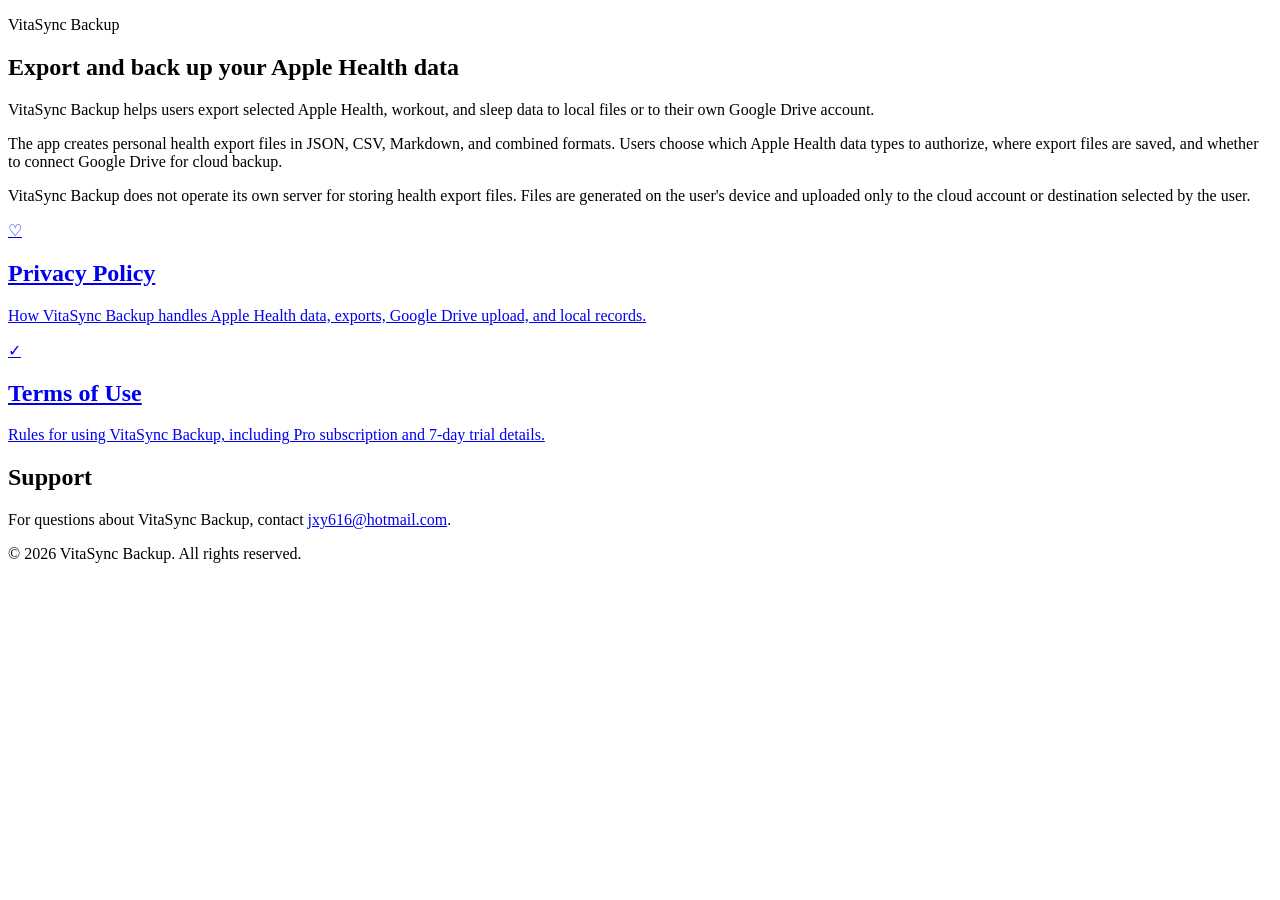
==== index.html @ c17ac5a5 "Add VitaSync Backup homepage" ====
<!doctype html>
<html lang="en">
<head>
  <meta charset="utf-8">
  <meta name="viewport" content="width=device-width, initial-scale=1">
  <meta name="description" content="VitaSync Backup helps users export selected Apple Health, workout, and sleep data to local files or their own Google Drive account.">
  <title>VitaSync Backup</title>
  <link rel="stylesheet" href="styles.css">
</head>
<body>
  <main class="page">
    <section class="hero">
      <p class="eyebrow">VitaSync Backup</p>
      <h1>Export and back up your Apple Health data</h1>
      <p class="lede">
        VitaSync Backup helps users export selected Apple Health, workout, and sleep data
        to local files or to their own Google Drive account.
      </p>
      <p>
        The app creates personal health export files in JSON, CSV, Markdown, and combined
        formats. Users choose which Apple Health data types to authorize, where export files
        are saved, and whether to connect Google Drive for cloud backup.
      </p>
      <p>
        VitaSync Backup does not operate its own server for storing health export files.
        Files are generated on the user's device and uploaded only to the cloud account or
        destination selected by the user.
      </p>
    </section>

    <section class="card-grid" aria-label="VitaSync Backup information">
      <a class="card" href="privacy.html">
        <span class="icon">♡</span>
        <h2>Privacy Policy</h2>
        <p>How VitaSync Backup handles Apple Health data, exports, Google Drive upload, and local records.</p>
      </a>

      <a class="card" href="terms.html">
        <span class="icon">✓</span>
        <h2>Terms of Use</h2>
        <p>Rules for using VitaSync Backup, including Pro subscription and 7-day trial details.</p>
      </a>
    </section>

    <section class="card" aria-label="Support">
      <h2>Support</h2>
      <p>
        For questions about VitaSync Backup, contact
        <a href="mailto:jxy616@hotmail.com">jxy616@hotmail.com</a>.
      </p>
    </section>

    <footer>
      <p>© 2026 VitaSync Backup. All rights reserved.</p>
    </footer>
  </main>
</body>
</html>
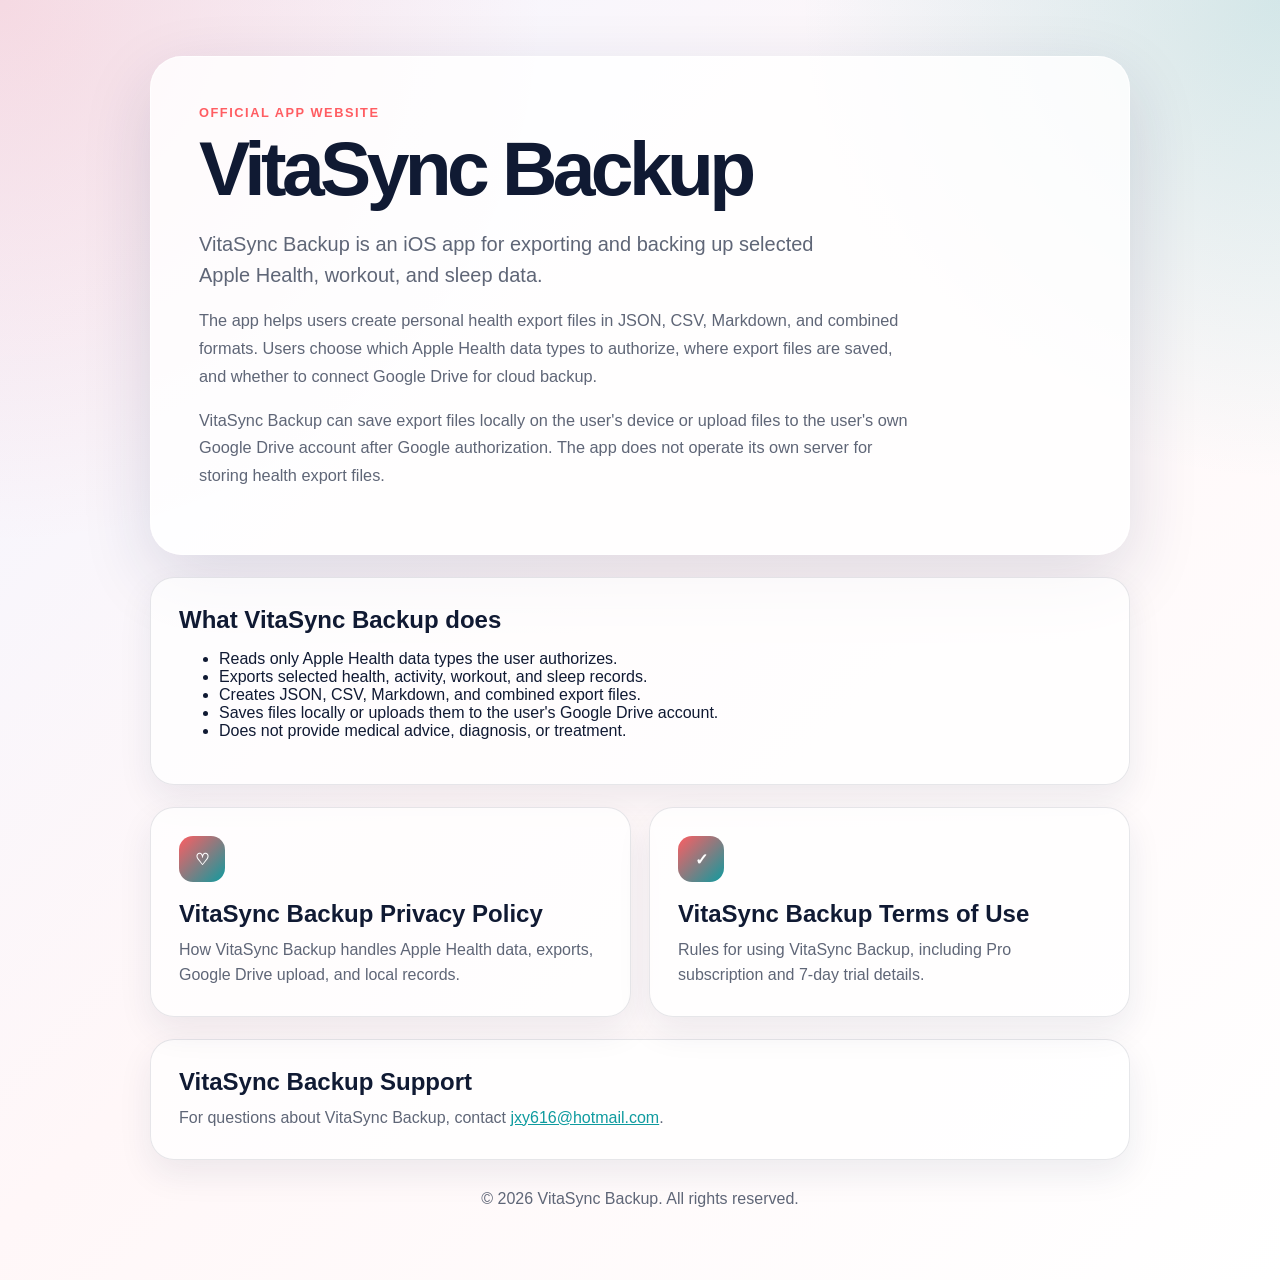
==== commit faa4804f: "Clarify VitaSync Backup homepage for Google OAuth review" ====
--- a/index.html
+++ b/index.html
@@ -3,47 +3,60 @@
 <head>
   <meta charset="utf-8">
   <meta name="viewport" content="width=device-width, initial-scale=1">
-  <meta name="description" content="VitaSync Backup helps users export selected Apple Health, workout, and sleep data to local files or their own Google Drive account.">
+  <meta name="description" content="Official website for VitaSync Backup, an iOS app that exports selected Apple Health, workout, and sleep data to local files or the user's own Google Drive account.">
   <title>VitaSync Backup</title>
   <link rel="stylesheet" href="styles.css">
 </head>
 <body>
   <main class="page">
     <section class="hero">
-      <p class="eyebrow">VitaSync Backup</p>
-      <h1>Export and back up your Apple Health data</h1>
+      <p class="eyebrow">Official app website</p>
+      <h1>VitaSync Backup</h1>
       <p class="lede">
-        VitaSync Backup helps users export selected Apple Health, workout, and sleep data
-        to local files or to their own Google Drive account.
+        VitaSync Backup is an iOS app for exporting and backing up selected
+        Apple Health, workout, and sleep data.
       </p>
       <p>
-        The app creates personal health export files in JSON, CSV, Markdown, and combined
-        formats. Users choose which Apple Health data types to authorize, where export files
-        are saved, and whether to connect Google Drive for cloud backup.
+        The app helps users create personal health export files in JSON, CSV,
+        Markdown, and combined formats. Users choose which Apple Health data
+        types to authorize, where export files are saved, and whether to connect
+        Google Drive for cloud backup.
       </p>
       <p>
-        VitaSync Backup does not operate its own server for storing health export files.
-        Files are generated on the user's device and uploaded only to the cloud account or
-        destination selected by the user.
+        VitaSync Backup can save export files locally on the user's device or
+        upload files to the user's own Google Drive account after Google
+        authorization. The app does not operate its own server for storing health
+        export files.
       </p>
+    </section>
+
+    <section class="card" aria-label="What VitaSync Backup does">
+      <h2>What VitaSync Backup does</h2>
+      <ul>
+        <li>Reads only Apple Health data types the user authorizes.</li>
+        <li>Exports selected health, activity, workout, and sleep records.</li>
+        <li>Creates JSON, CSV, Markdown, and combined export files.</li>
+        <li>Saves files locally or uploads them to the user's Google Drive account.</li>
+        <li>Does not provide medical advice, diagnosis, or treatment.</li>
+      </ul>
     </section>
 
     <section class="card-grid" aria-label="VitaSync Backup information">
       <a class="card" href="privacy.html">
         <span class="icon">♡</span>
-        <h2>Privacy Policy</h2>
+        <h2>VitaSync Backup Privacy Policy</h2>
         <p>How VitaSync Backup handles Apple Health data, exports, Google Drive upload, and local records.</p>
       </a>
 
       <a class="card" href="terms.html">
         <span class="icon">✓</span>
-        <h2>Terms of Use</h2>
+        <h2>VitaSync Backup Terms of Use</h2>
         <p>Rules for using VitaSync Backup, including Pro subscription and 7-day trial details.</p>
       </a>
     </section>
 
     <section class="card" aria-label="Support">
-      <h2>Support</h2>
+      <h2>VitaSync Backup Support</h2>
       <p>
         For questions about VitaSync Backup, contact
         <a href="mailto:jxy616@hotmail.com">jxy616@hotmail.com</a>.
--- a/styles.css
+++ b/styles.css
@@ -0,0 +1,187 @@
+:root {
+  color-scheme: light;
+  --ink: #101a33;
+  --muted: #5f6677;
+  --accent: #ff5d62;
+  --teal: #0f9b9f;
+  --panel: rgba(255, 255, 255, 0.82);
+  --line: rgba(16, 26, 51, 0.10);
+  --shadow: 0 24px 70px rgba(28, 35, 82, 0.14);
+}
+
+* {
+  box-sizing: border-box;
+}
+
+body {
+  margin: 0;
+  min-height: 100vh;
+  font-family: -apple-system, BlinkMacSystemFont, "Segoe UI", sans-serif;
+  color: var(--ink);
+  background:
+    radial-gradient(circle at top left, rgba(255, 93, 98, 0.18), transparent 34rem),
+    radial-gradient(circle at top right, rgba(15, 155, 159, 0.18), transparent 30rem),
+    linear-gradient(135deg, #f3f5ff 0%, #fff7f8 48%, #ffffff 100%);
+}
+
+a {
+  color: var(--teal);
+}
+
+.page {
+  width: min(980px, calc(100% - 32px));
+  margin: 0 auto;
+  padding: 56px 0;
+}
+
+.hero {
+  padding: 48px;
+  border: 1px solid rgba(255, 255, 255, 0.78);
+  border-radius: 32px;
+  background: var(--panel);
+  box-shadow: var(--shadow);
+}
+
+.eyebrow {
+  margin: 0 0 12px;
+  color: var(--accent);
+  font-size: 0.8rem;
+  font-weight: 800;
+  letter-spacing: 0.12em;
+  text-transform: uppercase;
+}
+
+h1 {
+  margin: 0;
+  font-size: clamp(2.3rem, 8vw, 4.8rem);
+  line-height: 0.95;
+  letter-spacing: -0.06em;
+}
+
+.lede {
+  max-width: 620px;
+  margin: 24px 0 0;
+  color: var(--muted);
+  font-size: 1.25rem;
+  line-height: 1.55;
+}
+
+.hero p:not(.eyebrow):not(.lede) {
+  max-width: 720px;
+  color: var(--muted);
+  font-size: 1.02rem;
+  line-height: 1.7;
+}
+
+.card-grid {
+  display: grid;
+  grid-template-columns: repeat(2, minmax(0, 1fr));
+  gap: 18px;
+  margin-top: 22px;
+}
+
+.card {
+  display: block;
+  margin-top: 22px;
+  padding: 28px;
+  color: inherit;
+  text-decoration: none;
+  border: 1px solid var(--line);
+  border-radius: 24px;
+  background: rgba(255, 255, 255, 0.74);
+  box-shadow: 0 14px 34px rgba(28, 35, 82, 0.08);
+  transition: transform 180ms ease, box-shadow 180ms ease;
+}
+
+.card-grid .card {
+  margin-top: 0;
+}
+
+.card:hover {
+  transform: translateY(-3px);
+  box-shadow: 0 20px 48px rgba(28, 35, 82, 0.13);
+}
+
+.icon {
+  display: inline-grid;
+  width: 46px;
+  height: 46px;
+  place-items: center;
+  margin-bottom: 18px;
+  color: #fff;
+  font-weight: 800;
+  border-radius: 14px;
+  background: linear-gradient(135deg, var(--accent), var(--teal));
+}
+
+.card h2,
+article h2 {
+  margin: 0 0 10px;
+}
+
+.card p {
+  margin: 0;
+  color: var(--muted);
+  line-height: 1.55;
+}
+
+footer {
+  margin-top: 30px;
+  color: var(--muted);
+  text-align: center;
+}
+
+.legal {
+  max-width: 820px;
+}
+
+.back-link {
+  display: inline-block;
+  margin-bottom: 22px;
+  font-weight: 700;
+  text-decoration: none;
+}
+
+article {
+  padding: clamp(28px, 7vw, 56px);
+  border: 1px solid var(--line);
+  border-radius: 28px;
+  background: rgba(255, 255, 255, 0.86);
+  box-shadow: var(--shadow);
+}
+
+article h1 {
+  font-size: clamp(2.1rem, 7vw, 4rem);
+}
+
+.updated {
+  margin: 14px 0 32px;
+  color: var(--muted);
+  font-weight: 700;
+}
+
+article h2 {
+  margin-top: 34px;
+  font-size: 1.25rem;
+}
+
+article p {
+  color: var(--muted);
+  font-size: 1.02rem;
+  line-height: 1.75;
+}
+
+@media (max-width: 720px) {
+  .page {
+    padding: 28px 0;
+  }
+
+  .hero {
+    padding: 30px;
+    border-radius: 24px;
+  }
+
+  .card-grid {
+    grid-template-columns: 1fr;
+  }
+}
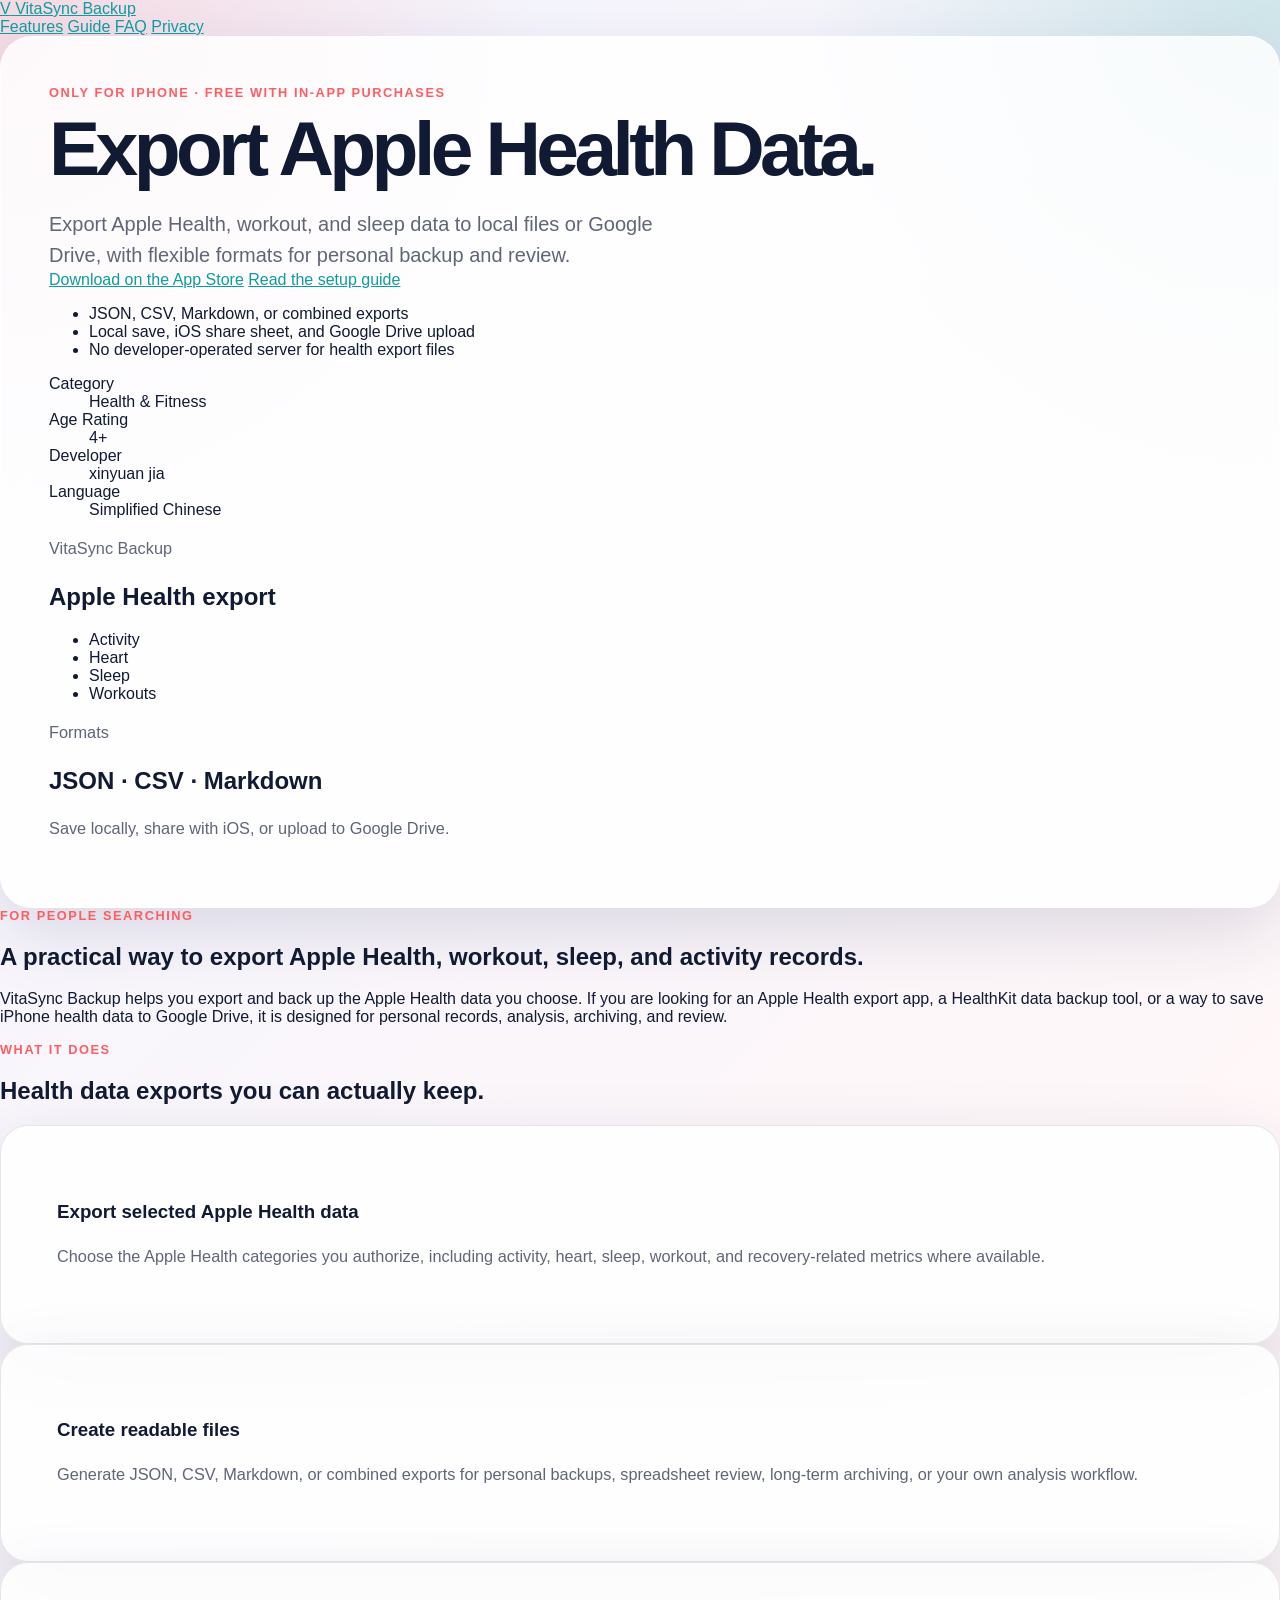
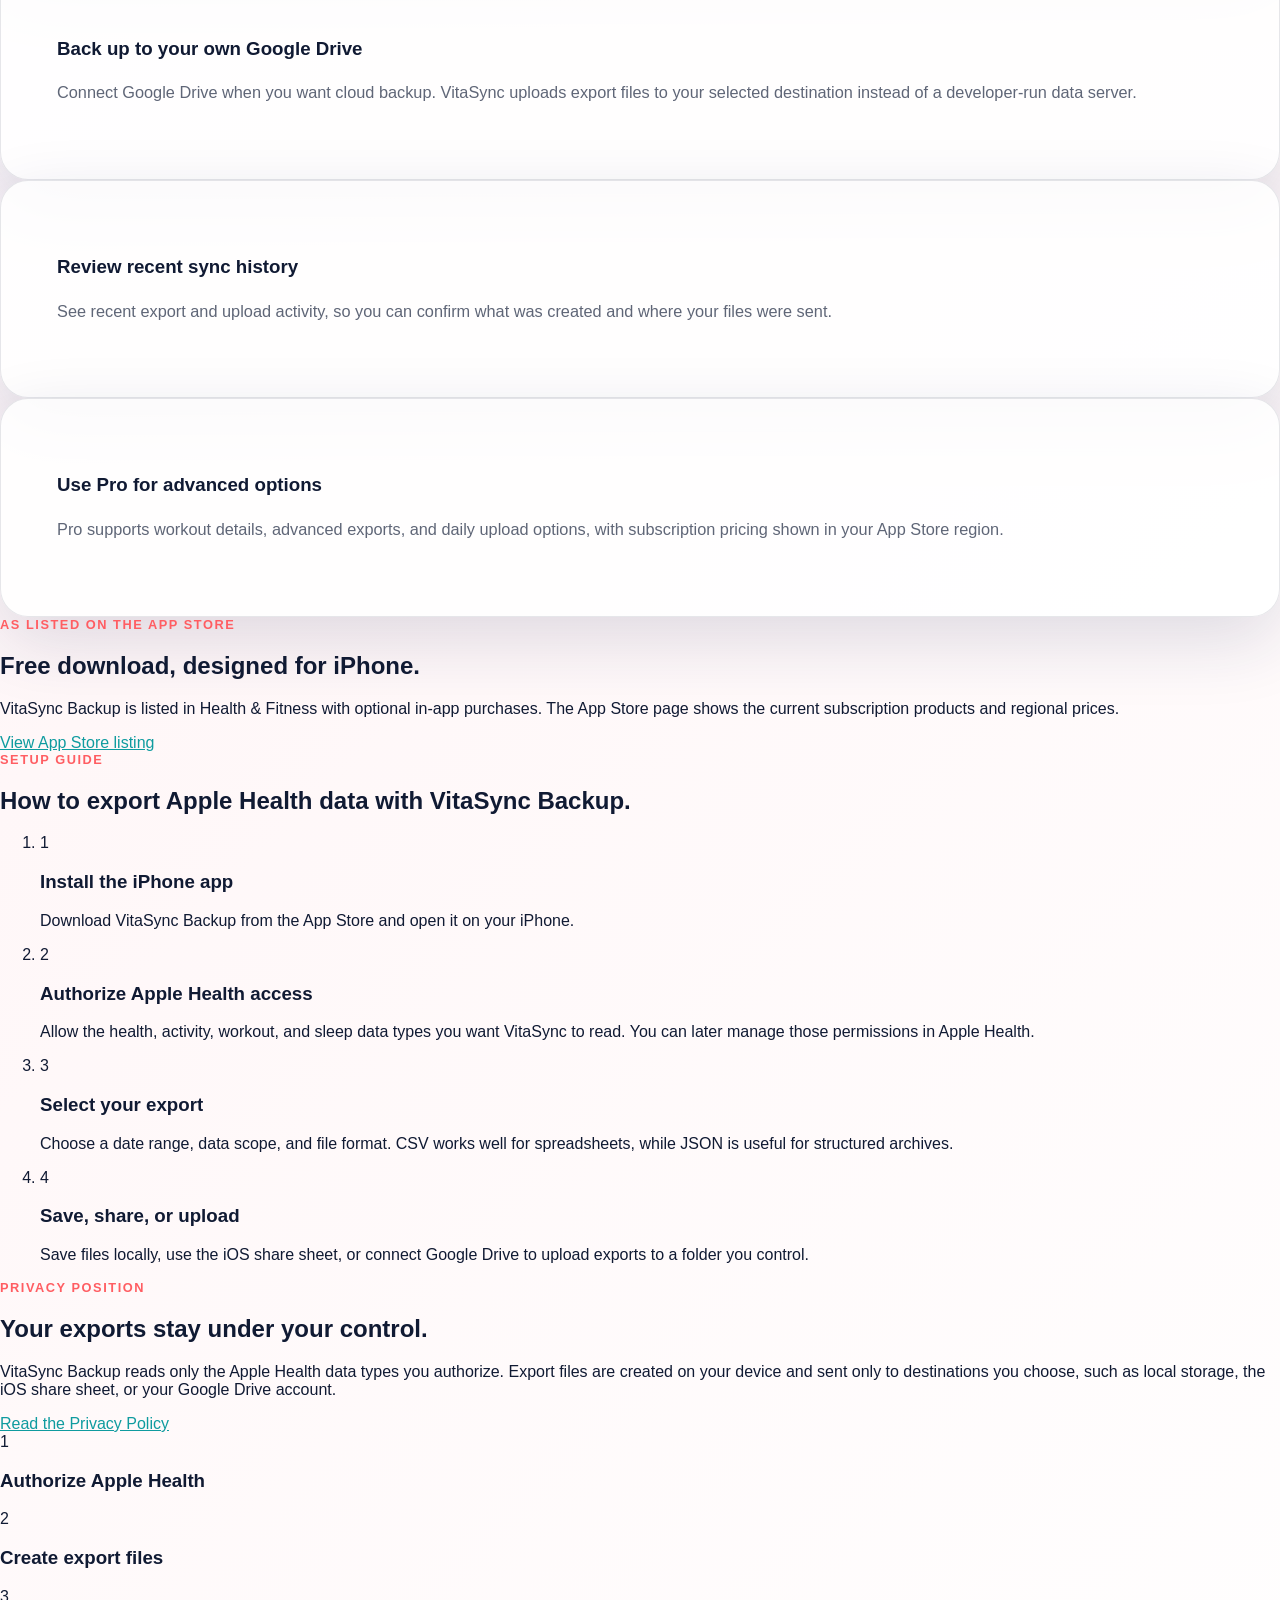
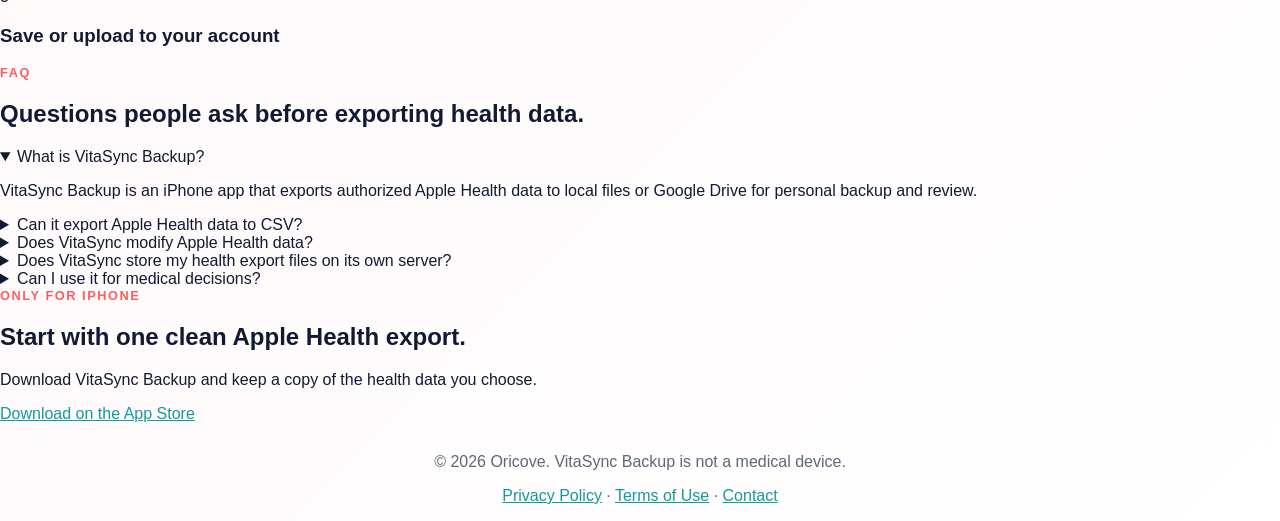
==== commit d3a3ad58: "Update VitaSync Backup homepage" ====
--- a/index.html
+++ b/index.html
@@ -3,69 +3,392 @@
 <head>
   <meta charset="utf-8">
   <meta name="viewport" content="width=device-width, initial-scale=1">
-  <meta name="description" content="Official website for VitaSync Backup, an iOS app that exports selected Apple Health, workout, and sleep data to local files or the user's own Google Drive account.">
-  <title>VitaSync Backup</title>
+  <title>VitaSync Backup | Export Apple Health Data</title>
+  <meta name="description" content="VitaSync Backup exports Apple Health, workout, and sleep data to local files or Google Drive, with flexible formats for personal backup and review.">
+  <meta name="keywords" content="Apple Health export, HealthKit export, health data backup, Google Drive health backup, iPhone health data CSV, VitaSync Backup">
+  <link rel="canonical" href="https://vitasync.oricove.com/">
+  <meta property="og:type" content="website">
+  <meta property="og:title" content="VitaSync Backup">
+  <meta property="og:description" content="Export Apple Health, workout, and sleep data to local files or Google Drive.">
+  <meta property="og:url" content="https://vitasync.oricove.com/">
+  <meta name="twitter:card" content="summary_large_image">
+  <meta name="twitter:title" content="VitaSync Backup">
+  <meta name="twitter:description" content="Export Apple Health Data.">
   <link rel="stylesheet" href="styles.css">
+  <script type="application/ld+json">
+  {
+    "@context": "https://schema.org",
+    "@graph": [
+      {
+        "@type": "MobileApplication",
+        "@id": "https://vitasync.oricove.com/#app",
+        "name": "VitaSync Backup",
+        "alternateName": "VitaSync",
+        "operatingSystem": "iOS",
+        "softwareRequirements": "Requires iOS 26.0 or later",
+        "applicationCategory": "HealthApplication",
+        "contentRating": "4+",
+        "inLanguage": "zh-Hans",
+        "isAccessibleForFree": true,
+        "creator": {
+          "@type": "Person",
+          "name": "xinyuan jia"
+        },
+        "description": "VitaSync Backup exports Apple Health, workout, and sleep data to local files or Google Drive, with flexible formats for personal backup and review.",
+        "url": "https://vitasync.oricove.com/",
+        "downloadUrl": "https://apps.apple.com/app/id6798503896",
+        "offers": {
+          "@type": "Offer",
+          "price": "0",
+          "priceCurrency": "USD",
+          "description": "Free download with optional in-app purchases. Subscription prices vary by App Store region."
+        },
+        "featureList": [
+          "Export selected Apple Health data",
+          "Create JSON, CSV, Markdown, or combined files",
+          "Save exports locally on iPhone",
+          "Upload exports to Google Drive",
+          "Review export and sync history",
+          "Use optional Pro features for advanced exports and daily upload options"
+        ]
+      },
+      {
+        "@type": "FAQPage",
+        "@id": "https://vitasync.oricove.com/#faq",
+        "mainEntity": [
+          {
+            "@type": "Question",
+            "name": "What is VitaSync Backup?",
+            "acceptedAnswer": {
+              "@type": "Answer",
+              "text": "VitaSync Backup is an iPhone app that exports authorized Apple Health data to local files or Google Drive."
+            }
+          },
+          {
+            "@type": "Question",
+            "name": "Can VitaSync Backup export Apple Health data to CSV?",
+            "acceptedAnswer": {
+              "@type": "Answer",
+              "text": "Yes. VitaSync Backup can create CSV exports, along with JSON, Markdown, and combined export formats."
+            }
+          },
+          {
+            "@type": "Question",
+            "name": "Does VitaSync Backup store my health data on its own server?",
+            "acceptedAnswer": {
+              "@type": "Answer",
+              "text": "No. Export files are generated on your device and uploaded only to destinations you choose, such as your own Google Drive account."
+            }
+          },
+          {
+            "@type": "Question",
+            "name": "Is VitaSync Backup a medical app?",
+            "acceptedAnswer": {
+              "@type": "Answer",
+              "text": "No. VitaSync Backup is for personal export and backup. It does not provide medical advice, diagnosis, treatment, or health recommendations."
+            }
+          }
+        ]
+      },
+      {
+        "@type": "HowTo",
+        "@id": "https://vitasync.oricove.com/#guide",
+        "name": "How to export Apple Health data with VitaSync Backup",
+        "description": "Install VitaSync Backup, authorize Apple Health access, choose export data, and save or upload your health data files.",
+        "step": [
+          {
+            "@type": "HowToStep",
+            "name": "Install VitaSync Backup",
+            "text": "Download VitaSync Backup from the App Store on your iPhone."
+          },
+          {
+            "@type": "HowToStep",
+            "name": "Authorize Apple Health",
+            "text": "Open the app and allow access to the Apple Health data types you want to export."
+          },
+          {
+            "@type": "HowToStep",
+            "name": "Choose export options",
+            "text": "Select the health data range and export format, such as CSV, JSON, Markdown, or combined files."
+          },
+          {
+            "@type": "HowToStep",
+            "name": "Save or upload",
+            "text": "Save the export locally, share it through iOS, or upload it to your own Google Drive account."
+          }
+        ]
+      }
+    ]
+  }
+  </script>
 </head>
 <body>
-  <main class="page">
+  <header class="site-header">
+    <a class="brand" href="#top" aria-label="VitaSync Backup home">
+      <span class="brand-mark">V</span>
+      <span>VitaSync Backup</span>
+    </a>
+    <nav aria-label="Main navigation">
+      <a href="#features">Features</a>
+      <a href="#guide">Guide</a>
+      <a href="#faq">FAQ</a>
+      <a href="privacy.html">Privacy</a>
+    </nav>
+  </header>
+
+  <main id="top">
     <section class="hero">
-      <p class="eyebrow">Official app website</p>
-      <h1>VitaSync Backup</h1>
-      <p class="lede">
-        VitaSync Backup is an iOS app for exporting and backing up selected
-        Apple Health, workout, and sleep data.
+      <div class="hero-copy">
+        <p class="eyebrow">Only for iPhone · Free with In-App Purchases</p>
+        <h1>Export Apple Health Data.</h1>
+        <p class="lede">
+          Export Apple Health, workout, and sleep data to local files or Google Drive,
+          with flexible formats for personal backup and review.
+        </p>
+        <div class="cta-row" aria-label="Download and learn more">
+          <a class="button primary" href="https://apps.apple.com/app/id6798503896">Download on the App Store</a>
+          <a class="button secondary" href="#guide">Read the setup guide</a>
+        </div>
+        <ul class="trust-list" aria-label="Product highlights">
+          <li>JSON, CSV, Markdown, or combined exports</li>
+          <li>Local save, iOS share sheet, and Google Drive upload</li>
+          <li>No developer-operated server for health export files</li>
+        </ul>
+        <dl class="app-store-facts" aria-label="App Store information">
+          <div>
+            <dt>Category</dt>
+            <dd>Health & Fitness</dd>
+          </div>
+          <div>
+            <dt>Age Rating</dt>
+            <dd>4+</dd>
+          </div>
+          <div>
+            <dt>Developer</dt>
+            <dd>xinyuan jia</dd>
+          </div>
+          <div>
+            <dt>Language</dt>
+            <dd>Simplified Chinese</dd>
+          </div>
+        </dl>
+      </div>
+
+      <div class="app-preview" aria-label="VitaSync Backup app summary">
+        <div class="preview-panel preview-main">
+          <p class="preview-label">VitaSync Backup</p>
+          <h2>Apple Health export</h2>
+          <ul>
+            <li>Activity</li>
+            <li>Heart</li>
+            <li>Sleep</li>
+            <li>Workouts</li>
+          </ul>
+        </div>
+        <div class="preview-panel preview-side">
+          <p class="preview-label">Formats</p>
+          <h2>JSON · CSV · Markdown</h2>
+          <p>Save locally, share with iOS, or upload to Google Drive.</p>
+        </div>
+      </div>
+    </section>
+
+    <section class="search-intent" aria-labelledby="search-intent-title">
+      <p class="eyebrow">For people searching</p>
+      <h2 id="search-intent-title">A practical way to export Apple Health, workout, sleep, and activity records.</h2>
+      <p>
+        VitaSync Backup helps you export and back up the Apple Health data you choose.
+        If you are looking for an Apple Health export app, a HealthKit data backup tool,
+        or a way to save iPhone health data to Google Drive, it is designed for personal
+        records, analysis, archiving, and review.
       </p>
+    </section>
+
+    <section id="features" class="section" aria-labelledby="features-title">
+      <div class="section-heading">
+        <p class="eyebrow">What it does</p>
+        <h2 id="features-title">Health data exports you can actually keep.</h2>
+      </div>
+      <div class="feature-grid">
+        <article class="feature">
+          <h3>Export selected Apple Health data</h3>
+          <p>
+            Choose the Apple Health categories you authorize, including activity,
+            heart, sleep, workout, and recovery-related metrics where available.
+          </p>
+        </article>
+        <article class="feature">
+          <h3>Create readable files</h3>
+          <p>
+            Generate JSON, CSV, Markdown, or combined exports for personal backups,
+            spreadsheet review, long-term archiving, or your own analysis workflow.
+          </p>
+        </article>
+        <article class="feature">
+          <h3>Back up to your own Google Drive</h3>
+          <p>
+            Connect Google Drive when you want cloud backup. VitaSync uploads export
+            files to your selected destination instead of a developer-run data server.
+          </p>
+        </article>
+        <article class="feature">
+          <h3>Review recent sync history</h3>
+          <p>
+            See recent export and upload activity, so you can confirm what was created
+            and where your files were sent.
+          </p>
+        </article>
+        <article class="feature">
+          <h3>Use Pro for advanced options</h3>
+          <p>
+            Pro supports workout details, advanced exports, and daily upload options,
+            with subscription pricing shown in your App Store region.
+          </p>
+        </article>
+      </div>
+    </section>
+
+    <section class="store-panel" aria-labelledby="store-title">
+      <div>
+        <p class="eyebrow">As listed on the App Store</p>
+        <h2 id="store-title">Free download, designed for iPhone.</h2>
+        <p>
+          VitaSync Backup is listed in Health & Fitness with optional in-app purchases.
+          The App Store page shows the current subscription products and regional prices.
+        </p>
+      </div>
+      <a class="button secondary" href="https://apps.apple.com/app/id6798503896">View App Store listing</a>
+    </section>
+
+    <section id="guide" class="section guide" aria-labelledby="guide-title">
+      <div class="section-heading">
+        <p class="eyebrow">Setup guide</p>
+        <h2 id="guide-title">How to export Apple Health data with VitaSync Backup.</h2>
+      </div>
+      <ol class="step-list">
+        <li>
+          <span class="step-number">1</span>
+          <div>
+            <h3>Install the iPhone app</h3>
+            <p>Download VitaSync Backup from the App Store and open it on your iPhone.</p>
+          </div>
+        </li>
+        <li>
+          <span class="step-number">2</span>
+          <div>
+            <h3>Authorize Apple Health access</h3>
+            <p>
+              Allow the health, activity, workout, and sleep data types you want VitaSync
+              to read. You can later manage those permissions in Apple Health.
+            </p>
+          </div>
+        </li>
+        <li>
+          <span class="step-number">3</span>
+          <div>
+            <h3>Select your export</h3>
+            <p>
+              Choose a date range, data scope, and file format. CSV works well for
+              spreadsheets, while JSON is useful for structured archives.
+            </p>
+          </div>
+        </li>
+        <li>
+          <span class="step-number">4</span>
+          <div>
+            <h3>Save, share, or upload</h3>
+            <p>
+              Save files locally, use the iOS share sheet, or connect Google Drive to
+              upload exports to a folder you control.
+            </p>
+          </div>
+        </li>
+      </ol>
+    </section>
+
+    <section class="section split" aria-labelledby="privacy-title">
+      <div>
+        <p class="eyebrow">Privacy position</p>
+        <h2 id="privacy-title">Your exports stay under your control.</h2>
+        <p>
+          VitaSync Backup reads only the Apple Health data types you authorize. Export
+          files are created on your device and sent only to destinations you choose,
+          such as local storage, the iOS share sheet, or your Google Drive account.
+        </p>
+        <a class="text-link" href="privacy.html">Read the Privacy Policy</a>
+      </div>
+      <div class="privacy-card" aria-label="Data control summary">
+        <span>1</span>
+        <h3>Authorize Apple Health</h3>
+        <span>2</span>
+        <h3>Create export files</h3>
+        <span>3</span>
+        <h3>Save or upload to your account</h3>
+      </div>
+    </section>
+
+    <section id="faq" class="section faq" aria-labelledby="faq-title">
+      <div class="section-heading">
+        <p class="eyebrow">FAQ</p>
+        <h2 id="faq-title">Questions people ask before exporting health data.</h2>
+      </div>
+      <details open>
+        <summary>What is VitaSync Backup?</summary>
+        <p>
+          VitaSync Backup is an iPhone app that exports authorized Apple Health data
+          to local files or Google Drive for personal backup and review.
+        </p>
+      </details>
+      <details>
+        <summary>Can it export Apple Health data to CSV?</summary>
+        <p>
+          Yes. VitaSync Backup can create CSV files, along with JSON, Markdown, and
+          combined export formats.
+        </p>
+      </details>
+      <details>
+        <summary>Does VitaSync modify Apple Health data?</summary>
+        <p>
+          No. VitaSync Backup is designed to read authorized Apple Health data and
+          create export files. It is not designed to write or change your Apple Health data.
+        </p>
+      </details>
+      <details>
+        <summary>Does VitaSync store my health export files on its own server?</summary>
+        <p>
+          No. VitaSync Backup does not operate its own server for storing your health
+          export files. Files are generated on your device and uploaded only to the
+          destination you choose.
+        </p>
+      </details>
+      <details>
+        <summary>Can I use it for medical decisions?</summary>
+        <p>
+          No. VitaSync Backup is not a medical device and does not provide medical
+          advice, diagnosis, treatment, or health recommendations.
+        </p>
+      </details>
+    </section>
+
+    <section class="final-cta" aria-labelledby="download-title">
+      <p class="eyebrow">Only for iPhone</p>
+      <h2 id="download-title">Start with one clean Apple Health export.</h2>
       <p>
-        The app helps users create personal health export files in JSON, CSV,
-        Markdown, and combined formats. Users choose which Apple Health data
-        types to authorize, where export files are saved, and whether to connect
-        Google Drive for cloud backup.
+        Download VitaSync Backup and keep a copy of the health data you choose.
       </p>
-      <p>
-        VitaSync Backup can save export files locally on the user's device or
-        upload files to the user's own Google Drive account after Google
-        authorization. The app does not operate its own server for storing health
-        export files.
-      </p>
-    </section>
-
-    <section class="card" aria-label="What VitaSync Backup does">
-      <h2>What VitaSync Backup does</h2>
-      <ul>
-        <li>Reads only Apple Health data types the user authorizes.</li>
-        <li>Exports selected health, activity, workout, and sleep records.</li>
-        <li>Creates JSON, CSV, Markdown, and combined export files.</li>
-        <li>Saves files locally or uploads them to the user's Google Drive account.</li>
-        <li>Does not provide medical advice, diagnosis, or treatment.</li>
-      </ul>
-    </section>
-
-    <section class="card-grid" aria-label="VitaSync Backup information">
-      <a class="card" href="privacy.html">
-        <span class="icon">♡</span>
-        <h2>VitaSync Backup Privacy Policy</h2>
-        <p>How VitaSync Backup handles Apple Health data, exports, Google Drive upload, and local records.</p>
-      </a>
-
-      <a class="card" href="terms.html">
-        <span class="icon">✓</span>
-        <h2>VitaSync Backup Terms of Use</h2>
-        <p>Rules for using VitaSync Backup, including Pro subscription and 7-day trial details.</p>
-      </a>
-    </section>
-
-    <section class="card" aria-label="Support">
-      <h2>VitaSync Backup Support</h2>
-      <p>
-        For questions about VitaSync Backup, contact
-        <a href="mailto:jxy616@hotmail.com">jxy616@hotmail.com</a>.
-      </p>
-    </section>
-
-    <footer>
-      <p>© 2026 VitaSync Backup. All rights reserved.</p>
-    </footer>
+      <a class="button primary" href="https://apps.apple.com/app/id6798503896">Download on the App Store</a>
+    </section>
   </main>
+
+  <footer class="site-footer">
+    <p>© 2026 Oricove. VitaSync Backup is not a medical device.</p>
+    <p>
+      <a href="privacy.html">Privacy Policy</a>
+      <span aria-hidden="true">·</span>
+      <a href="terms.html">Terms of Use</a>
+      <span aria-hidden="true">·</span>
+      <a href="mailto:jxy616@hotmail.com">Contact</a>
+    </p>
+  </footer>
 </body>
 </html>
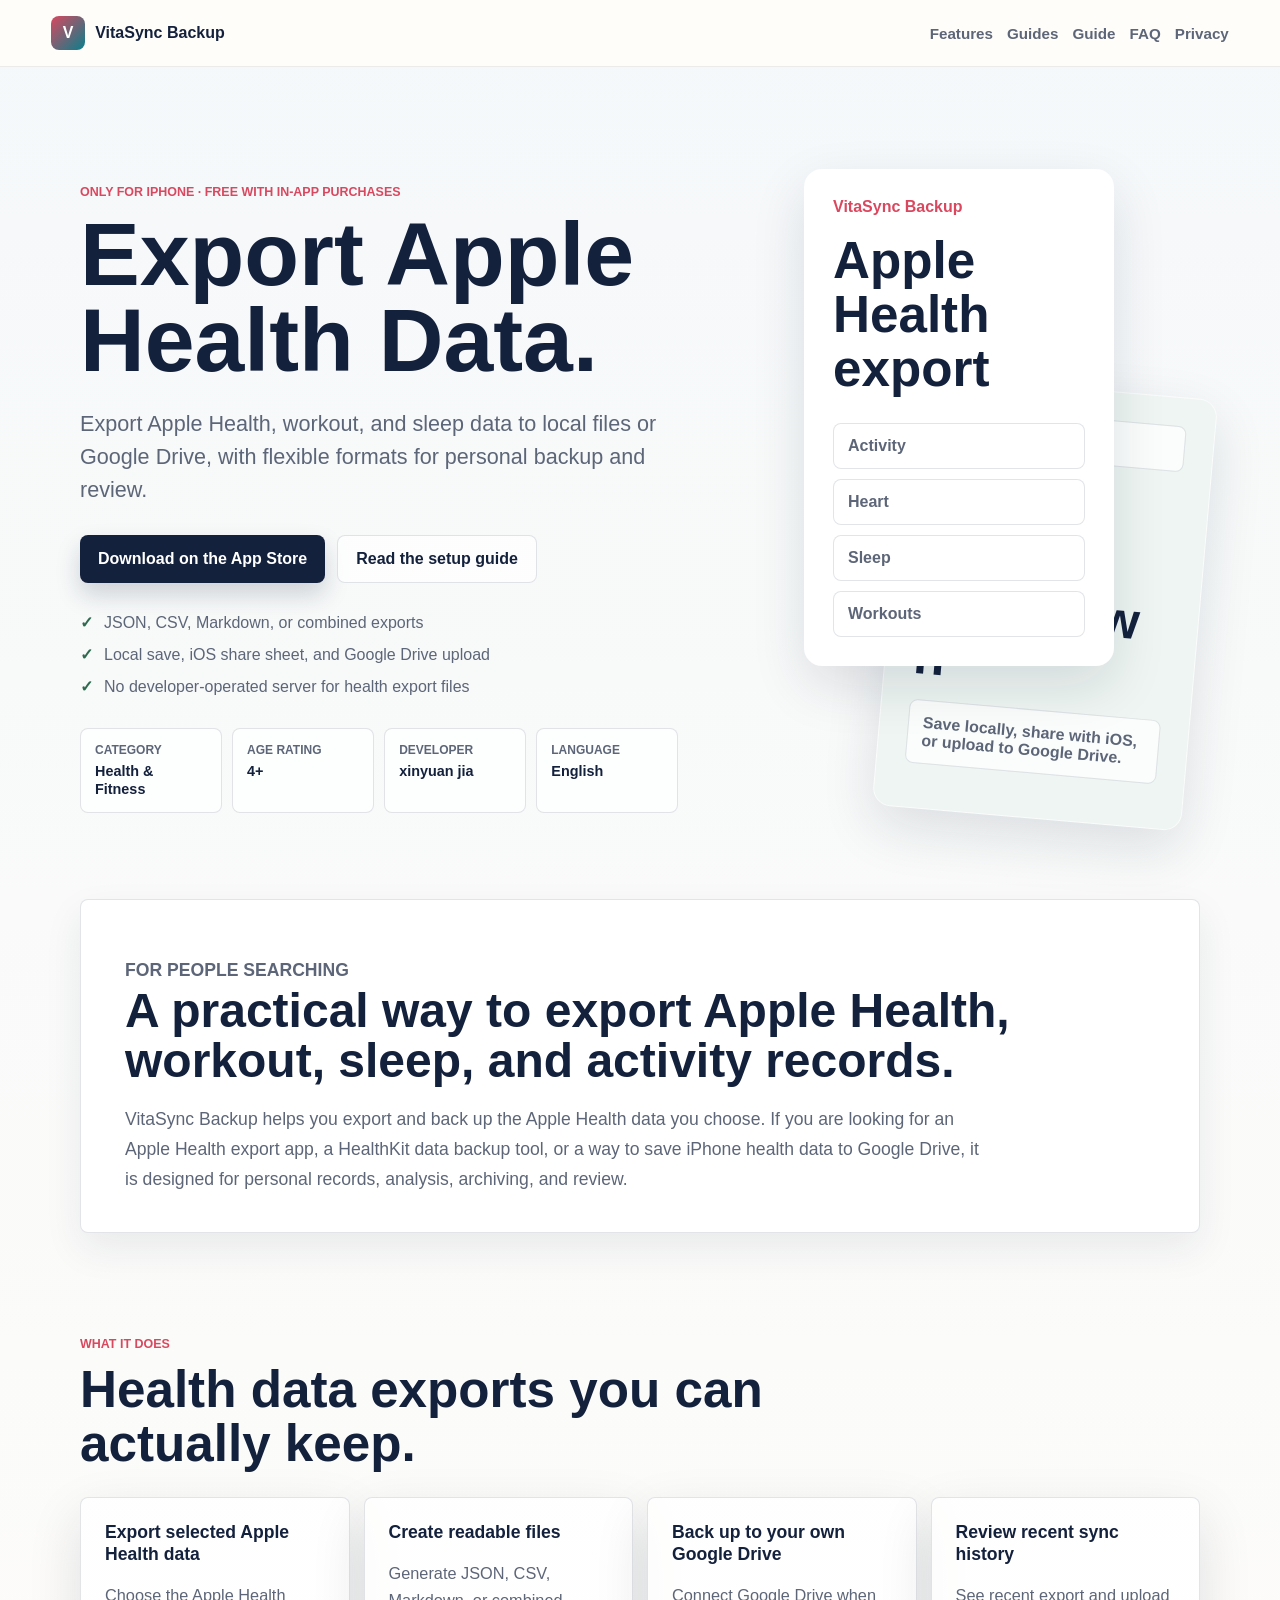
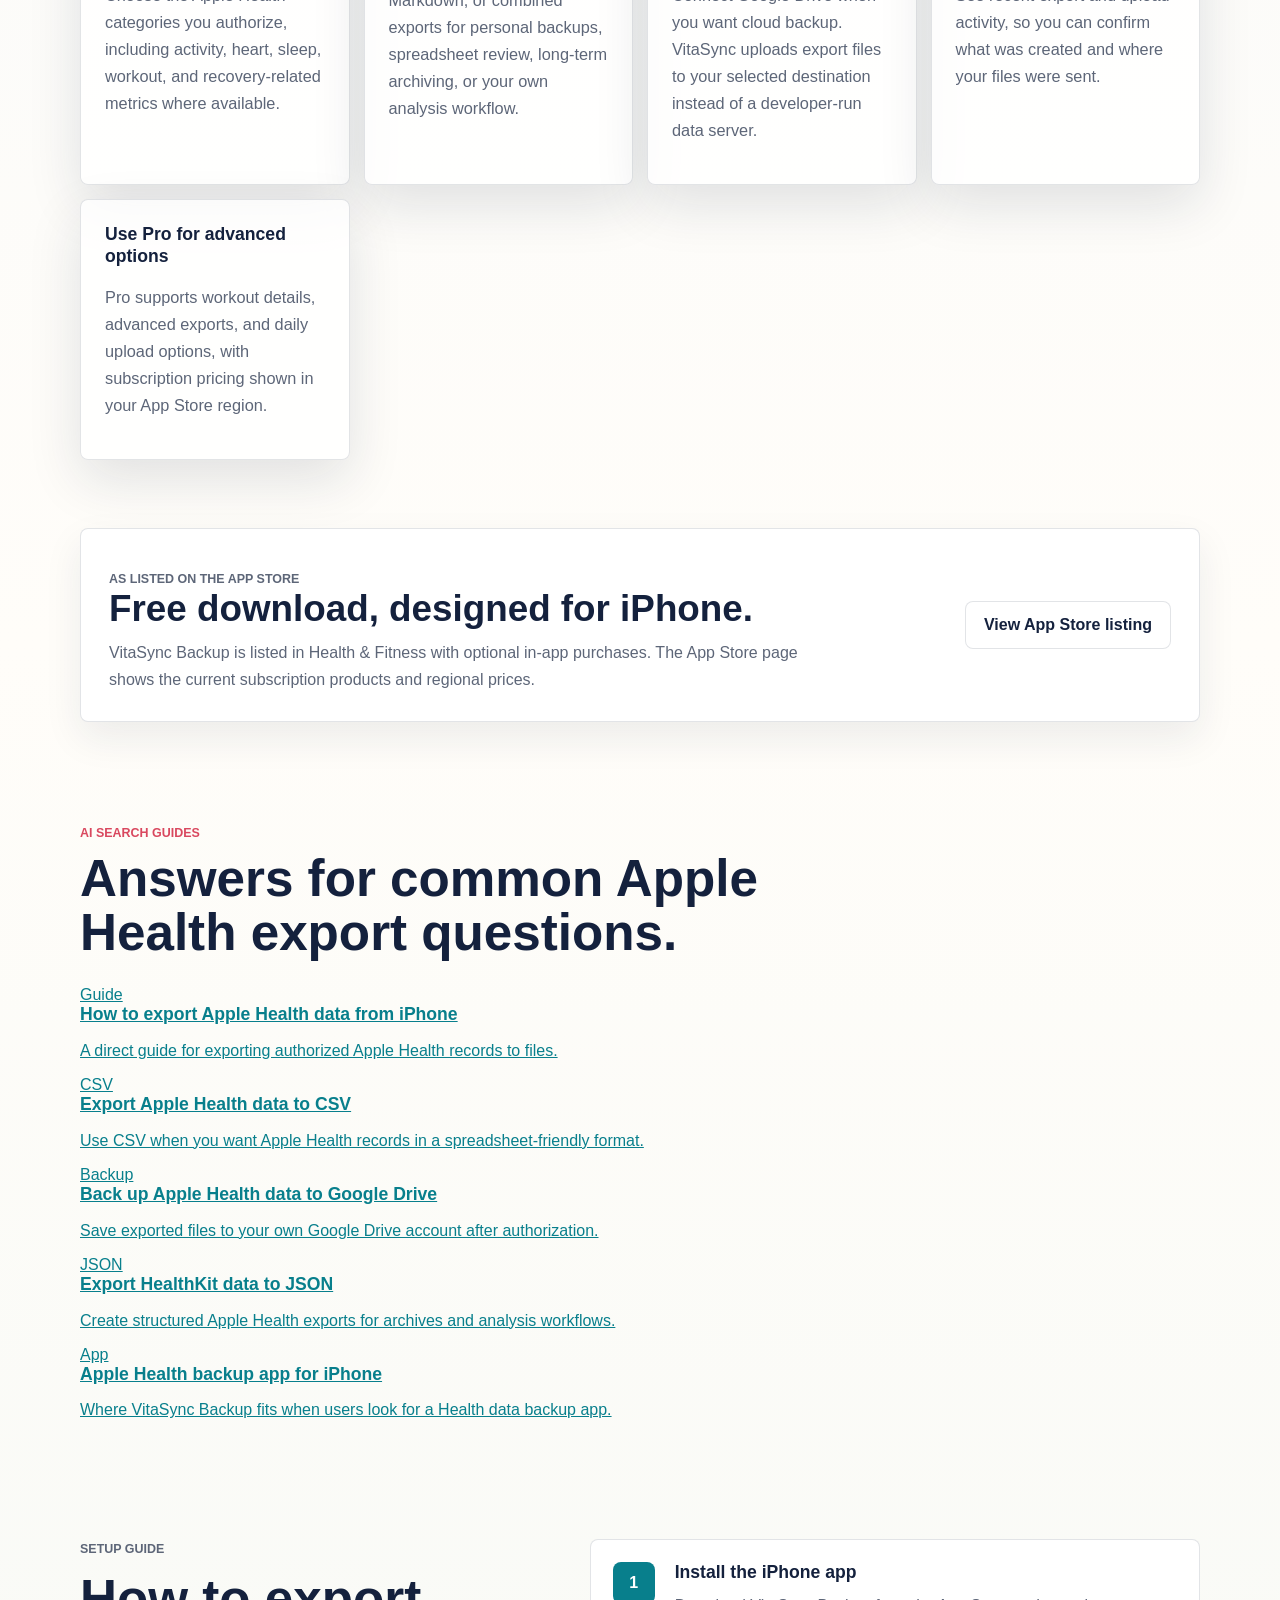
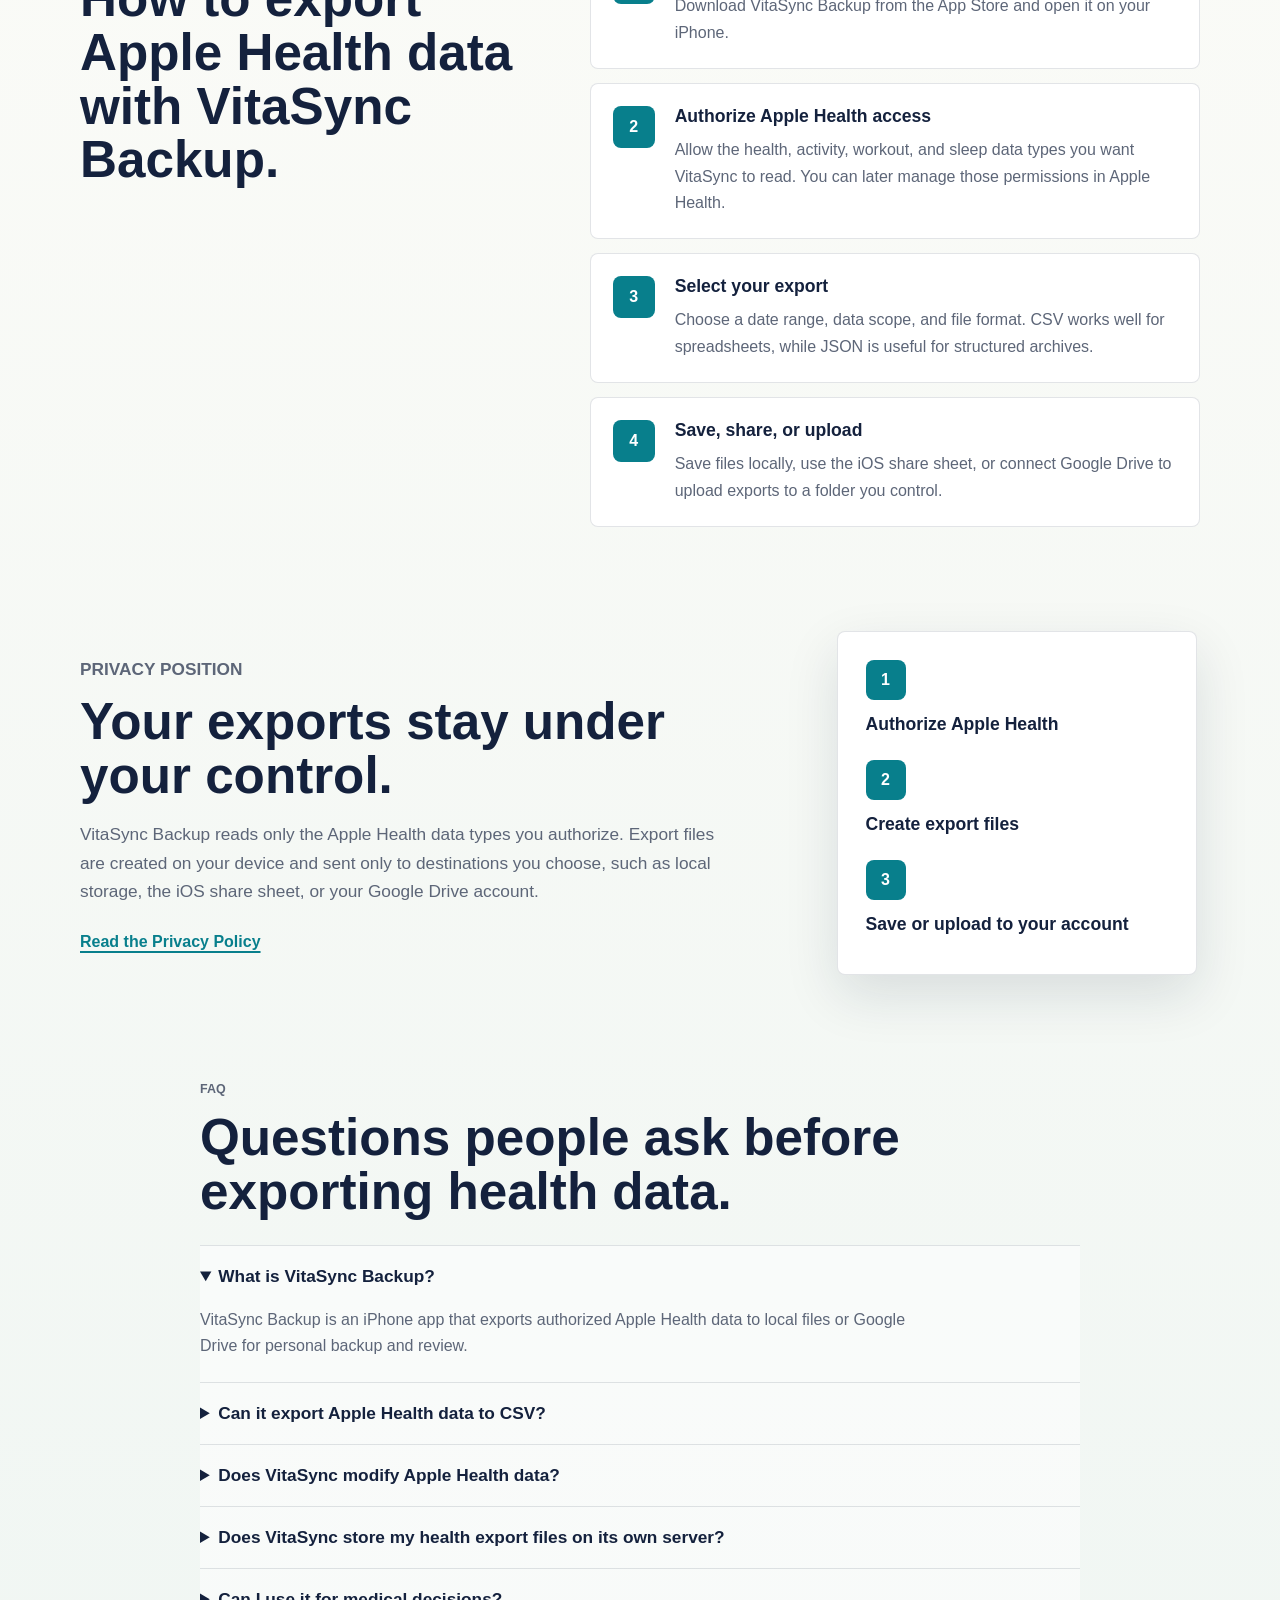
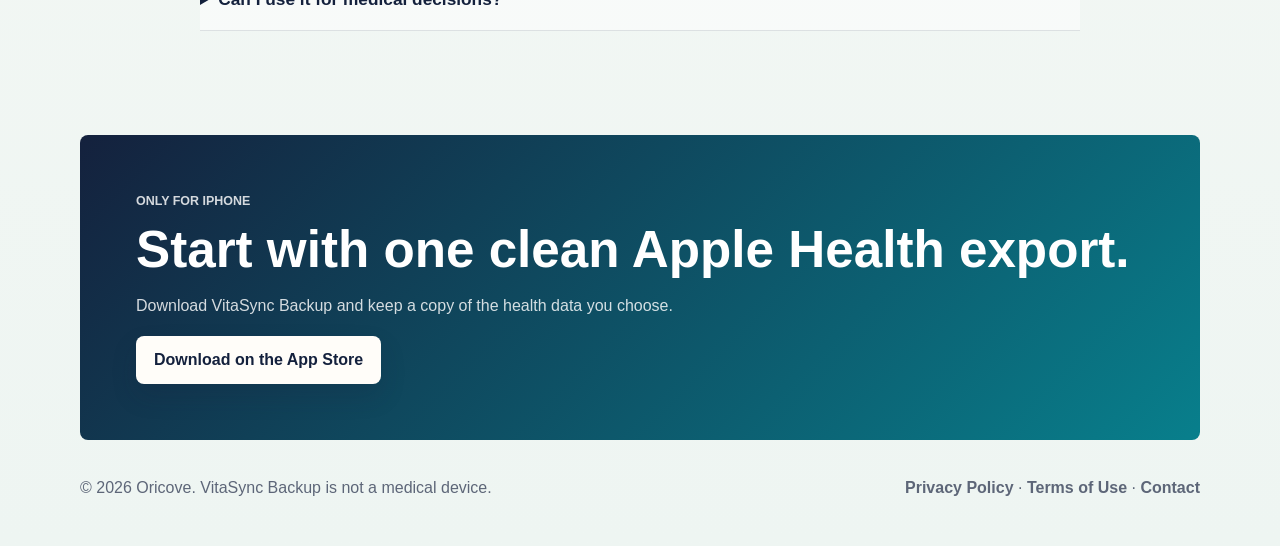
==== commit 464e83e6: "Add guide links to homepage" ====
--- a/index.html
+++ b/index.html
@@ -28,7 +28,7 @@
         "softwareRequirements": "Requires iOS 26.0 or later",
         "applicationCategory": "HealthApplication",
         "contentRating": "4+",
-        "inLanguage": "zh-Hans",
+        "inLanguage": "en",
         "isAccessibleForFree": true,
         "creator": {
           "@type": "Person",
@@ -130,6 +130,7 @@
     </a>
     <nav aria-label="Main navigation">
       <a href="#features">Features</a>
+      <a href="#guides">Guides</a>
       <a href="#guide">Guide</a>
       <a href="#faq">FAQ</a>
       <a href="privacy.html">Privacy</a>
@@ -169,7 +170,7 @@
           </div>
           <div>
             <dt>Language</dt>
-            <dd>Simplified Chinese</dd>
+            <dd>English</dd>
           </div>
         </dl>
       </div>
@@ -260,6 +261,40 @@
       <a class="button secondary" href="https://apps.apple.com/app/id6798503896">View App Store listing</a>
     </section>
 
+    <section id="guides" class="section" aria-labelledby="guides-title">
+      <div class="section-heading">
+        <p class="eyebrow">AI search guides</p>
+        <h2 id="guides-title">Answers for common Apple Health export questions.</h2>
+      </div>
+      <div class="guide-card-grid">
+        <a class="guide-card" href="how-to-export-apple-health-data.html">
+          <span>Guide</span>
+          <h3>How to export Apple Health data from iPhone</h3>
+          <p>A direct guide for exporting authorized Apple Health records to files.</p>
+        </a>
+        <a class="guide-card" href="apple-health-csv-export.html">
+          <span>CSV</span>
+          <h3>Export Apple Health data to CSV</h3>
+          <p>Use CSV when you want Apple Health records in a spreadsheet-friendly format.</p>
+        </a>
+        <a class="guide-card" href="healthkit-google-drive-backup.html">
+          <span>Backup</span>
+          <h3>Back up Apple Health data to Google Drive</h3>
+          <p>Save exported files to your own Google Drive account after authorization.</p>
+        </a>
+        <a class="guide-card" href="healthkit-json-export.html">
+          <span>JSON</span>
+          <h3>Export HealthKit data to JSON</h3>
+          <p>Create structured Apple Health exports for archives and analysis workflows.</p>
+        </a>
+        <a class="guide-card" href="apple-health-backup-app.html">
+          <span>App</span>
+          <h3>Apple Health backup app for iPhone</h3>
+          <p>Where VitaSync Backup fits when users look for a Health data backup app.</p>
+        </a>
+      </div>
+    </section>
+
     <section id="guide" class="section guide" aria-labelledby="guide-title">
       <div class="section-heading">
         <p class="eyebrow">Setup guide</p>
--- a/styles.css
+++ b/styles.css
@@ -1,16 +1,23 @@
 :root {
   color-scheme: light;
-  --ink: #101a33;
-  --muted: #5f6677;
-  --accent: #ff5d62;
-  --teal: #0f9b9f;
-  --panel: rgba(255, 255, 255, 0.82);
-  --line: rgba(16, 26, 51, 0.10);
-  --shadow: 0 24px 70px rgba(28, 35, 82, 0.14);
+  --ink: #14213d;
+  --muted: #5d6678;
+  --soft: #eef3f6;
+  --paper: #fffdf9;
+  --panel: #ffffff;
+  --accent: #d9485f;
+  --teal: #087f8c;
+  --green: #2d6a4f;
+  --line: rgba(20, 33, 61, 0.12);
+  --shadow: 0 20px 54px rgba(20, 33, 61, 0.12);
 }
 
 * {
   box-sizing: border-box;
+}
+
+html {
+  scroll-behavior: smooth;
 }
 
 body {
@@ -18,59 +25,537 @@
   min-height: 100vh;
   font-family: -apple-system, BlinkMacSystemFont, "Segoe UI", sans-serif;
   color: var(--ink);
-  background:
-    radial-gradient(circle at top left, rgba(255, 93, 98, 0.18), transparent 34rem),
-    radial-gradient(circle at top right, rgba(15, 155, 159, 0.18), transparent 30rem),
-    linear-gradient(135deg, #f3f5ff 0%, #fff7f8 48%, #ffffff 100%);
+  background: linear-gradient(180deg, #f5f8fa 0%, #fffdf9 42%, #eef5f2 100%);
+}
+
+body,
+button,
+input,
+textarea {
+  letter-spacing: 0;
 }
 
 a {
   color: var(--teal);
 }
 
+img {
+  display: block;
+  max-width: 100%;
+}
+
+.site-header {
+  position: sticky;
+  top: 0;
+  z-index: 10;
+  display: flex;
+  align-items: center;
+  justify-content: space-between;
+  gap: 22px;
+  padding: 16px clamp(18px, 4vw, 56px);
+  border-bottom: 1px solid rgba(20, 33, 61, 0.08);
+  background: rgba(255, 253, 249, 0.92);
+  backdrop-filter: blur(18px);
+}
+
+.brand {
+  display: inline-flex;
+  align-items: center;
+  gap: 10px;
+  color: var(--ink);
+  font-weight: 800;
+  text-decoration: none;
+  white-space: nowrap;
+}
+
+.brand-mark {
+  display: inline-grid;
+  width: 34px;
+  height: 34px;
+  place-items: center;
+  color: #fff;
+  border-radius: 8px;
+  background: linear-gradient(135deg, var(--accent), var(--teal));
+}
+
+nav {
+  display: flex;
+  flex-wrap: wrap;
+  justify-content: flex-end;
+  gap: 14px;
+  font-size: 0.95rem;
+}
+
+nav a {
+  color: var(--muted);
+  font-weight: 700;
+  text-decoration: none;
+}
+
+nav a:hover {
+  color: var(--ink);
+}
+
+main {
+  overflow: hidden;
+}
+
+.hero,
+.section,
+.search-intent,
+.final-cta,
+.site-footer,
 .page {
-  width: min(980px, calc(100% - 32px));
+  width: min(1120px, calc(100% - 36px));
   margin: 0 auto;
-  padding: 56px 0;
 }
 
 .hero {
-  padding: 48px;
-  border: 1px solid rgba(255, 255, 255, 0.78);
-  border-radius: 32px;
-  background: var(--panel);
-  box-shadow: var(--shadow);
+  display: grid;
+  grid-template-columns: minmax(0, 1.02fr) minmax(320px, 0.78fr);
+  gap: clamp(28px, 5vw, 64px);
+  align-items: center;
+  min-height: calc(100vh - 68px);
+  padding: clamp(42px, 8vw, 86px) 0 54px;
+}
+
+.hero-copy {
+  padding: 24px 0;
 }
 
 .eyebrow {
   margin: 0 0 12px;
   color: var(--accent);
-  font-size: 0.8rem;
+  font-size: 0.78rem;
+  font-weight: 850;
+  letter-spacing: 0;
+  text-transform: uppercase;
+}
+
+h1,
+h2,
+h3,
+p {
+  overflow-wrap: anywhere;
+}
+
+h1 {
+  max-width: 760px;
+  margin: 0;
+  font-size: clamp(3rem, 7vw, 6.6rem);
+  line-height: 0.96;
+  letter-spacing: 0;
+}
+
+h2 {
+  margin: 0;
+  font-size: clamp(2rem, 4vw, 3.4rem);
+  line-height: 1.05;
+  letter-spacing: 0;
+}
+
+h3 {
+  margin: 0;
+  font-size: 1.1rem;
+  line-height: 1.25;
+}
+
+.lede {
+  max-width: 650px;
+  margin: 24px 0 0;
+  color: var(--muted);
+  font-size: clamp(1.1rem, 2vw, 1.35rem);
+  line-height: 1.55;
+}
+
+.cta-row {
+  display: flex;
+  flex-wrap: wrap;
+  gap: 12px;
+  margin-top: 28px;
+}
+
+.button {
+  display: inline-flex;
+  min-height: 48px;
+  align-items: center;
+  justify-content: center;
+  padding: 13px 18px;
+  border-radius: 8px;
   font-weight: 800;
-  letter-spacing: 0.12em;
+  text-decoration: none;
+}
+
+.button.primary {
+  color: #fff;
+  background: var(--ink);
+  box-shadow: 0 12px 24px rgba(20, 33, 61, 0.18);
+}
+
+.button.secondary {
+  color: var(--ink);
+  border: 1px solid var(--line);
+  background: rgba(255, 255, 255, 0.68);
+}
+
+.trust-list {
+  display: grid;
+  gap: 9px;
+  margin: 28px 0 0;
+  padding: 0;
+  color: var(--muted);
+  list-style: none;
+}
+
+.trust-list li {
+  position: relative;
+  padding-left: 24px;
+  line-height: 1.45;
+}
+
+.trust-list li::before {
+  position: absolute;
+  left: 0;
+  color: var(--green);
+  content: "✓";
+  font-weight: 900;
+}
+
+.app-store-facts {
+  display: grid;
+  grid-template-columns: repeat(4, minmax(0, 1fr));
+  gap: 10px;
+  margin: 30px 0 0;
+}
+
+.app-store-facts div {
+  padding: 14px;
+  border: 1px solid var(--line);
+  border-radius: 8px;
+  background: rgba(255, 255, 255, 0.72);
+}
+
+.app-store-facts dt {
+  margin: 0 0 5px;
+  color: var(--muted);
+  font-size: 0.75rem;
+  font-weight: 800;
   text-transform: uppercase;
 }
 
-h1 {
-  margin: 0;
-  font-size: clamp(2.3rem, 8vw, 4.8rem);
-  line-height: 0.95;
-  letter-spacing: -0.06em;
-}
-
-.lede {
+.app-store-facts dd {
+  margin: 0;
+  color: var(--ink);
+  font-size: 0.9rem;
+  font-weight: 850;
+  line-height: 1.25;
+}
+
+.app-preview {
+  position: relative;
+  min-height: 660px;
+}
+
+.preview-panel {
+  position: absolute;
+  width: min(310px, 58vw);
+  min-height: 380px;
+  padding: 28px;
+  border: 1px solid rgba(255, 255, 255, 0.72);
+  border-radius: 18px;
+  background: #ffffff;
+  box-shadow: var(--shadow);
+}
+
+.preview-main {
+  top: 0;
+  right: 86px;
+  z-index: 2;
+}
+
+.preview-side {
+  right: 0;
+  bottom: 10px;
+  transform: rotate(5deg);
+  background: #eef5f2;
+}
+
+.preview-label {
+  margin: 0 0 18px;
+  color: var(--accent);
+  font-weight: 850;
+}
+
+.preview-panel h2 {
+  font-size: clamp(2rem, 4vw, 3.2rem);
+}
+
+.preview-panel ul {
+  display: grid;
+  gap: 10px;
+  margin: 28px 0 0;
+  padding: 0;
+  list-style: none;
+}
+
+.preview-panel li,
+.preview-side p {
+  padding: 13px 14px;
+  border: 1px solid var(--line);
+  border-radius: 8px;
+  color: var(--muted);
+  background: rgba(255, 255, 255, 0.74);
+  font-weight: 750;
+}
+
+.search-intent {
+  padding: 38px clamp(22px, 4vw, 44px);
+  border: 1px solid var(--line);
+  border-radius: 8px;
+  background: #ffffff;
+  box-shadow: 0 16px 38px rgba(20, 33, 61, 0.08);
+}
+
+.search-intent h2 {
+  max-width: 920px;
+  font-size: clamp(1.85rem, 4vw, 3rem);
+}
+
+.search-intent p {
+  max-width: 860px;
+  margin: 18px 0 0;
+  color: var(--muted);
+  font-size: 1.1rem;
+  line-height: 1.7;
+}
+
+.section {
+  padding: clamp(62px, 9vw, 104px) 0 0;
+}
+
+.section-heading {
+  max-width: 760px;
+  margin-bottom: 26px;
+}
+
+.feature-grid {
+  display: grid;
+  grid-template-columns: repeat(4, minmax(0, 1fr));
+  gap: 14px;
+}
+
+.feature {
+  min-height: 250px;
+  padding: 24px;
+  border: 1px solid var(--line);
+  border-radius: 8px;
+  background: rgba(255, 255, 255, 0.78);
+}
+
+.feature p,
+.guide p,
+.split p,
+.store-panel p,
+.faq p,
+.final-cta p {
+  color: var(--muted);
+  line-height: 1.65;
+}
+
+.store-panel {
+  display: flex;
+  align-items: center;
+  justify-content: space-between;
+  gap: 24px;
+  width: min(1120px, calc(100% - 36px));
+  margin: clamp(34px, 6vw, 68px) auto 0;
+  padding: 28px;
+  border: 1px solid var(--line);
+  border-radius: 8px;
+  background: #ffffff;
+  box-shadow: 0 16px 38px rgba(20, 33, 61, 0.08);
+}
+
+.store-panel h2 {
+  font-size: clamp(1.55rem, 3vw, 2.3rem);
+}
+
+.store-panel p {
+  max-width: 700px;
+  margin: 12px 0 0;
+}
+
+.guide {
+  display: grid;
+  grid-template-columns: minmax(260px, 0.74fr) minmax(0, 1fr);
+  gap: clamp(24px, 5vw, 58px);
+  align-items: start;
+}
+
+.step-list {
+  display: grid;
+  gap: 14px;
+  margin: 0;
+  padding: 0;
+  list-style: none;
+}
+
+.step-list li {
+  display: grid;
+  grid-template-columns: 46px minmax(0, 1fr);
+  gap: 16px;
+  padding: 22px;
+  border: 1px solid var(--line);
+  border-radius: 8px;
+  background: #ffffff;
+}
+
+.step-number {
+  display: inline-grid;
+  width: 42px;
+  height: 42px;
+  place-items: center;
+  color: #fff;
+  border-radius: 8px;
+  background: var(--teal);
+  font-weight: 850;
+}
+
+.step-list p {
+  margin: 9px 0 0;
+}
+
+.split {
+  display: grid;
+  grid-template-columns: minmax(0, 0.85fr) minmax(260px, 0.45fr);
+  gap: clamp(26px, 5vw, 60px);
+  align-items: center;
+}
+
+.split p {
+  max-width: 660px;
+  font-size: 1.08rem;
+}
+
+.text-link {
+  display: inline-flex;
+  margin-top: 10px;
+  font-weight: 850;
+  text-decoration-thickness: 2px;
+  text-underline-offset: 4px;
+}
+
+.privacy-card {
+  display: grid;
+  gap: 14px;
+  width: min(360px, 100%);
+  justify-self: center;
+  padding: 28px;
+  border: 1px solid var(--line);
+  border-radius: 8px;
+  background: #ffffff;
+  box-shadow: var(--shadow);
+}
+
+.privacy-card span {
+  display: inline-grid;
+  width: 40px;
+  height: 40px;
+  place-items: center;
+  color: #fff;
+  border-radius: 8px;
+  background: var(--teal);
+  font-weight: 850;
+}
+
+.privacy-card h3 {
+  margin-bottom: 10px;
+}
+
+.faq {
+  max-width: 880px;
+}
+
+details {
+  border-top: 1px solid var(--line);
+  background: rgba(255, 255, 255, 0.54);
+}
+
+details:last-of-type {
+  border-bottom: 1px solid var(--line);
+}
+
+summary {
+  cursor: pointer;
+  padding: 20px 0;
+  color: var(--ink);
+  font-size: 1.08rem;
+  font-weight: 850;
+}
+
+details p {
+  max-width: 720px;
+  margin: 0;
+  padding: 0 0 22px;
+}
+
+.final-cta {
+  margin-top: clamp(62px, 9vw, 104px);
+  padding: clamp(34px, 5vw, 56px);
+  border-radius: 8px;
+  color: #fff;
+  background: linear-gradient(135deg, #14213d 0%, #087f8c 100%);
+}
+
+.final-cta .eyebrow,
+.final-cta p,
+.final-cta a {
+  color: #fff;
+}
+
+.final-cta p {
   max-width: 620px;
-  margin: 24px 0 0;
-  color: var(--muted);
-  font-size: 1.25rem;
-  line-height: 1.55;
-}
-
-.hero p:not(.eyebrow):not(.lede) {
-  max-width: 720px;
-  color: var(--muted);
-  font-size: 1.02rem;
-  line-height: 1.7;
+  opacity: 0.82;
+}
+
+.final-cta .button.primary {
+  color: var(--ink);
+  background: #fffdf9;
+}
+
+.site-footer {
+  display: flex;
+  flex-wrap: wrap;
+  justify-content: space-between;
+  gap: 14px;
+  padding: 36px 0 46px;
+  color: var(--muted);
+}
+
+.site-footer p {
+  margin: 0;
+  line-height: 1.5;
+}
+
+.site-footer a {
+  color: var(--muted);
+  font-weight: 700;
+  text-decoration: none;
+}
+
+.page {
+  max-width: 980px;
+  padding: 56px 0;
+}
+
+.page .hero {
+  display: block;
+  min-height: 0;
+  padding: 48px;
+  border: 1px solid var(--line);
+  border-radius: 8px;
+  background: var(--panel);
+  box-shadow: var(--shadow);
 }
 
 .card-grid {
@@ -82,19 +567,14 @@
 
 .card {
   display: block;
-  margin-top: 22px;
   padding: 28px;
   color: inherit;
   text-decoration: none;
   border: 1px solid var(--line);
-  border-radius: 24px;
-  background: rgba(255, 255, 255, 0.74);
+  border-radius: 8px;
+  background: rgba(255, 255, 255, 0.78);
   box-shadow: 0 14px 34px rgba(28, 35, 82, 0.08);
   transition: transform 180ms ease, box-shadow 180ms ease;
-}
-
-.card-grid .card {
-  margin-top: 0;
 }
 
 .card:hover {
@@ -109,9 +589,9 @@
   place-items: center;
   margin-bottom: 18px;
   color: #fff;
+  border-radius: 8px;
+  background: linear-gradient(135deg, var(--accent), var(--teal));
   font-weight: 800;
-  border-radius: 14px;
-  background: linear-gradient(135deg, var(--accent), var(--teal));
 }
 
 .card h2,
@@ -125,7 +605,7 @@
   line-height: 1.55;
 }
 
-footer {
+.page footer {
   margin-top: 30px;
   color: var(--muted);
   text-align: center;
@@ -145,7 +625,7 @@
 article {
   padding: clamp(28px, 7vw, 56px);
   border: 1px solid var(--line);
-  border-radius: 28px;
+  border-radius: 8px;
   background: rgba(255, 255, 255, 0.86);
   box-shadow: var(--shadow);
 }
@@ -171,17 +651,108 @@
   line-height: 1.75;
 }
 
-@media (max-width: 720px) {
+@media (max-width: 920px) {
+  .hero,
+  .guide,
+  .split {
+    grid-template-columns: 1fr;
+  }
+
+  .hero {
+    min-height: 0;
+  }
+
+  .app-preview {
+    min-height: 520px;
+    width: min(500px, 100%);
+    margin: 0 auto;
+  }
+
+  .preview-main {
+    right: 42%;
+    transform: translateX(42%);
+  }
+
+  .preview-side {
+    right: 8%;
+  }
+
+  .feature-grid {
+    grid-template-columns: repeat(2, minmax(0, 1fr));
+  }
+
+  .app-store-facts {
+    grid-template-columns: repeat(2, minmax(0, 1fr));
+  }
+
+  .store-panel {
+    align-items: flex-start;
+    flex-direction: column;
+  }
+}
+
+@media (max-width: 680px) {
+  .site-header {
+    position: static;
+    align-items: flex-start;
+    flex-direction: column;
+  }
+
+  nav {
+    justify-content: flex-start;
+  }
+
+  .hero,
+  .section,
+  .search-intent,
+  .final-cta,
+  .site-footer,
   .page {
-    padding: 28px 0;
-  }
-
-  .hero {
-    padding: 30px;
-    border-radius: 24px;
-  }
-
+    width: min(100% - 28px, 1120px);
+  }
+
+  h1 {
+    font-size: clamp(2.65rem, 16vw, 4rem);
+  }
+
+  .app-preview {
+    min-height: 430px;
+  }
+
+  .preview-panel {
+    width: min(245px, 64vw);
+    min-height: 310px;
+    padding: 20px;
+  }
+
+  .preview-main {
+    right: 38%;
+    transform: translateX(30%);
+  }
+
+  .preview-side {
+    right: 0;
+    bottom: 20px;
+  }
+
+  .feature-grid,
   .card-grid {
     grid-template-columns: 1fr;
   }
-}
+
+  .app-store-facts {
+    grid-template-columns: 1fr;
+  }
+
+  .feature {
+    min-height: 0;
+  }
+
+  .step-list li {
+    grid-template-columns: 1fr;
+  }
+
+  .page .hero {
+    padding: 30px;
+  }
+}
